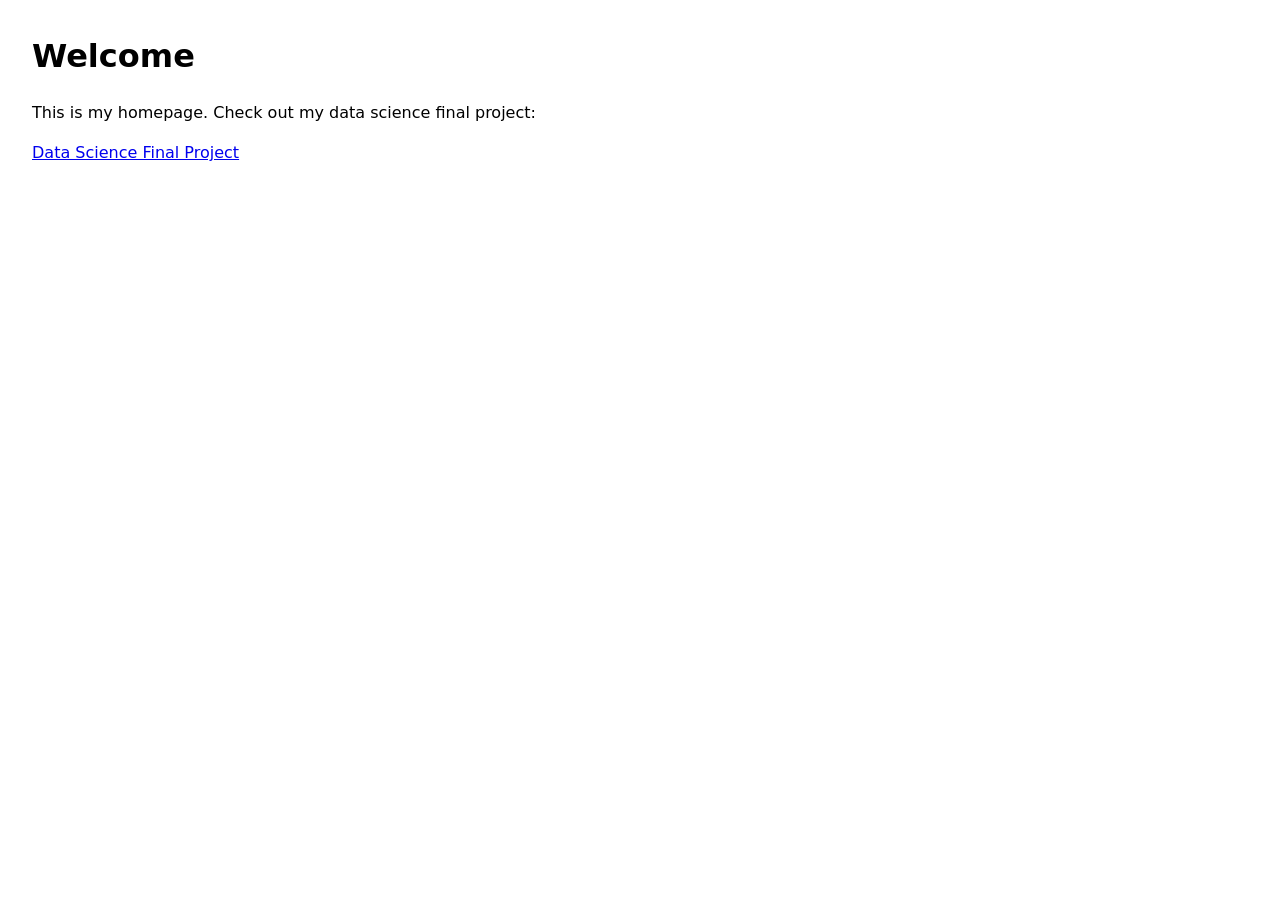
==== index.html @ 595cd3dc "Create index.html" ====
<!doctype html>
<html lang="en">
<head>
  <meta charset="utf-8" />
  <meta name="viewport" content="width=device-width, initial-scale=1" />
  <title>Christopher Yarbro</title>
  <style>
    body { font-family: system-ui, -apple-system, Segoe UI, Roboto, sans-serif; margin: 2rem; line-height: 1.5; }
    nav a { margin-right: 1rem; }
  </style>
</head>
<body>
  <h1>Welcome</h1>
  <p>This is my homepage. Check out my data science final project:</p>
  <nav>
    <a href="/ds-final/">Data Science Final Project</a>
  </nav>
</body>
</html>
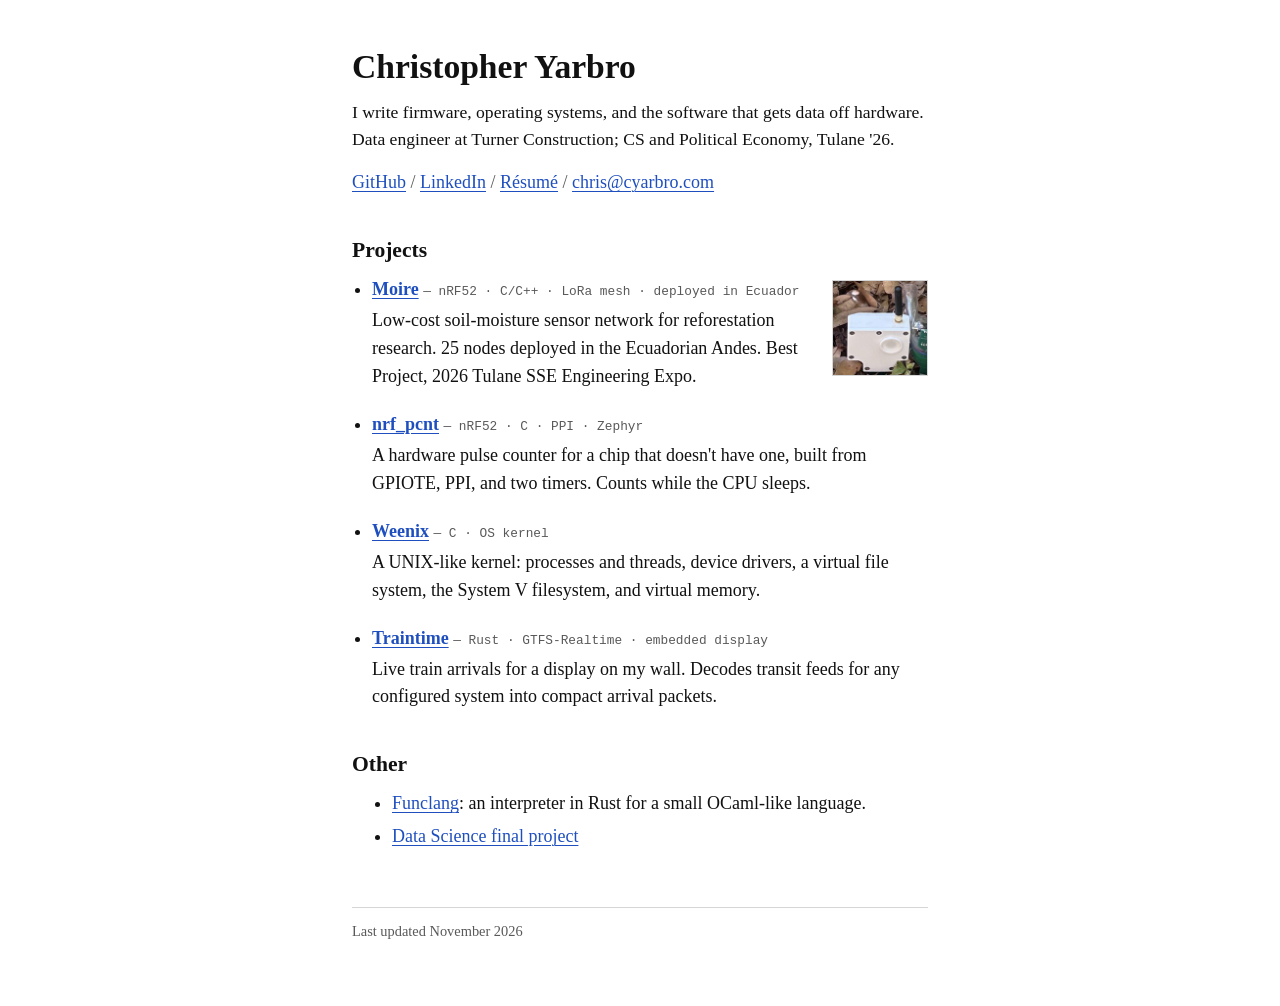
==== commit cfd1c0df: "html portfolio" ====
--- a/index.html
+++ b/index.html
@@ -1,19 +1,55 @@
 <!doctype html>
 <html lang="en">
 <head>
-  <meta charset="utf-8" />
-  <meta name="viewport" content="width=device-width, initial-scale=1" />
+  <meta charset="utf-8">
+  <meta name="viewport" content="width=device-width, initial-scale=1">
   <title>Christopher Yarbro</title>
-  <style>
-    body { font-family: system-ui, -apple-system, Segoe UI, Roboto, sans-serif; margin: 2rem; line-height: 1.5; }
-    nav a { margin-right: 1rem; }
-  </style>
+  <meta name="description" content="Christopher Yarbro: embedded firmware, operating systems, and data engineering.">
+  <link rel="stylesheet" href="/style.css">
 </head>
 <body>
-  <h1>Welcome</h1>
-  <p>This is my homepage. Check out my data science final project:</p>
-  <nav>
-    <a href="/ds-final/">Data Science Final Project</a>
-  </nav>
+<main>
+  <h1>Christopher Yarbro</h1>
+  <p class="lead">I write firmware, operating systems, and the software that gets data off hardware. Data engineer at Turner Construction; CS and Political Economy, Tulane '26.</p>
+  <div class="links">
+    <a href="https://github.com/yarbschris">GitHub</a>
+    <a href="https://www.linkedin.com/in/christopher-yarbro-57a099294">LinkedIn</a>
+    <a href="/resume.pdf">Résumé</a>
+    <a href="mailto:chris@cyarbro.com">chris@cyarbro.com</a>
+  </div>
+
+  <h2>Projects</h2>
+  <ul class="projects">
+    <li>
+      <a class="thumb" href="/projects/moire.html" tabindex="-1" aria-hidden="true"><img src="/img/node-thumb.jpg" alt="" width="96" height="96"></a>
+      <a class="title" href="/projects/moire.html">Moire</a>
+      <div class="tags">nRF52 · C/C++ · LoRa mesh · deployed in Ecuador</div>
+      <p>Low-cost soil-moisture sensor network for reforestation research. 25 nodes deployed in the Ecuadorian Andes. Best Project, 2026 Tulane SSE Engineering Expo.</p>
+    </li>
+    <li>
+      <a class="title" href="/projects/nrf-pcnt.html">nrf_pcnt</a>
+      <div class="tags">nRF52 · C · PPI · Zephyr</div>
+      <p>A hardware pulse counter for a chip that doesn't have one, built from GPIOTE, PPI, and two timers. Counts while the CPU sleeps.</p>
+    </li>
+    <li>
+      <a class="title" href="/projects/weenix.html">Weenix</a>
+      <div class="tags">C · OS kernel</div>
+      <p>A UNIX-like kernel: processes and threads, device drivers, a virtual file system, the System V filesystem, and virtual memory.</p>
+    </li>
+    <li>
+      <a class="title" href="/projects/traintime.html">Traintime</a>
+      <div class="tags">Rust · GTFS-Realtime · embedded display</div>
+      <p>Live train arrivals for a display on my wall. Decodes transit feeds for any configured system into compact arrival packets.</p>
+    </li>
+  </ul>
+
+  <h2>Other</h2>
+  <ul>
+    <li><a href="https://github.com/yarbschris/funclang_interpreter">Funclang</a>: an interpreter in Rust for a small OCaml-like language.</li>
+    <li><a href="/ds-final/">Data Science final project</a></li>
+  </ul>
+
+  <footer>Last updated November 2026</footer>
+</main>
 </body>
 </html>
--- a/style.css
+++ b/style.css
@@ -0,0 +1,99 @@
+:root {
+  --bg: #ffffff;
+  --fg: #111111;
+  --muted: #595959;
+  --rule: #d6d6d6;
+  --accent: #1f4fbf;
+  --visited: #5b3a9e;
+  --code-bg: #f3f3f3;
+  --serif: Charter, "Bitstream Charter", "Iowan Old Style", "Sitka Text", Cambria, Georgia, serif;
+  --sans: -apple-system, "Helvetica Neue", Helvetica, Arial, sans-serif;
+  --mono: "SF Mono", Menlo, Consolas, "Liberation Mono", monospace;
+}
+
+@media (prefers-color-scheme: dark) {
+  :root {
+    --bg: #121212;
+    --fg: #e4e4e4;
+    --muted: #9a9a9a;
+    --rule: #333333;
+    --accent: #7fa8ff;
+    --visited: #b79cf0;
+    --code-bg: #1e1e1e;
+  }
+}
+
+* { box-sizing: border-box; }
+
+body {
+  margin: 0;
+  background: var(--bg);
+  color: var(--fg);
+  font: 18px/1.55 var(--serif);
+}
+
+main {
+  max-width: 38rem;
+  margin: 0 auto;
+  padding: 3rem 1rem 4rem;
+}
+
+a { color: var(--accent); text-underline-offset: 0.15em; text-decoration-thickness: 1px; }
+a:visited { color: var(--visited); }
+a:hover { text-decoration-thickness: 2px; }
+
+h1 { font-size: 2.1rem; line-height: 1.15; margin: 0 0 0.75rem; font-weight: 700; }
+h2 { font-size: 1.35rem; line-height: 1.25; margin: 2.5rem 0 0.75rem; font-weight: 700; }
+h3 { font-size: 1.1rem; margin: 1.75rem 0 0.5rem; font-style: italic; font-weight: 600; }
+
+p, ul, ol { margin: 0 0 1rem; }
+li { margin-bottom: 0.3rem; }
+
+.lead { font-size: 1.1rem; margin-bottom: 1rem; }
+
+.links a + a::before { content: "/ "; color: var(--muted); display: inline-block; white-space: pre; text-decoration: none; }
+
+.back { display: inline-block; margin-bottom: 1.5rem; font-size: 0.95rem; }
+
+.meta { font: 0.8rem/1.6 var(--mono); color: var(--muted); margin-bottom: 1.5rem; }
+.meta span + span::before { content: "; "; }
+
+/* Project list on the home page */
+.projects { padding-left: 1.25rem; }
+.projects li { margin-bottom: 1.25rem; }
+.projects a.title { font-weight: 700; }
+.projects .tags { display: inline; font: 0.8rem/1.5 var(--mono); color: var(--muted); }
+.projects .tags::before { content: " — "; }
+.projects p { margin: 0.2rem 0 0; }
+.projects li::after { content: ""; display: block; clear: both; }
+.projects .thumb { float: right; margin: 4px 0 8px 16px; }
+.projects .thumb img { display: block; width: 96px; height: 96px; border: 1px solid var(--rule); }
+
+/* Numbers at a glance: a plain list, not a dashboard */
+.facts { margin: 0 0 1.5rem; padding-left: 1.25rem; }
+.facts div { display: list-item; margin-bottom: 0.2rem; }
+.facts strong { margin-right: 0.3em; }
+
+code { font: 0.85em var(--mono); background: var(--code-bg); padding: 0.05em 0.25em; }
+pre {
+  font: 0.82rem/1.5 var(--mono);
+  background: var(--code-bg);
+  padding: 0.9rem 1rem;
+  overflow-x: auto;
+  margin: 0 0 1.25rem;
+}
+pre code { background: none; padding: 0; }
+
+figure { margin: 1.5rem 0 2rem; }
+figure svg { width: 100%; height: auto; display: block; font-family: var(--sans); }
+figcaption { font-size: 0.9rem; font-style: italic; color: var(--muted); margin-top: 0.5rem; text-align: center; }
+
+footer { margin-top: 3.5rem; padding-top: 0.75rem; border-top: 1px solid var(--rule); font-size: 0.9rem; color: var(--muted); }
+
+figure svg.tall { display: none; max-width: 22rem; margin: 0 auto; }
+@media (max-width: 560px) {
+  figure svg.wide { display: none; }
+  figure svg.tall { display: block; }
+}
+
+figure img { width: 100%; height: auto; display: block; border: 1px solid var(--rule); }
